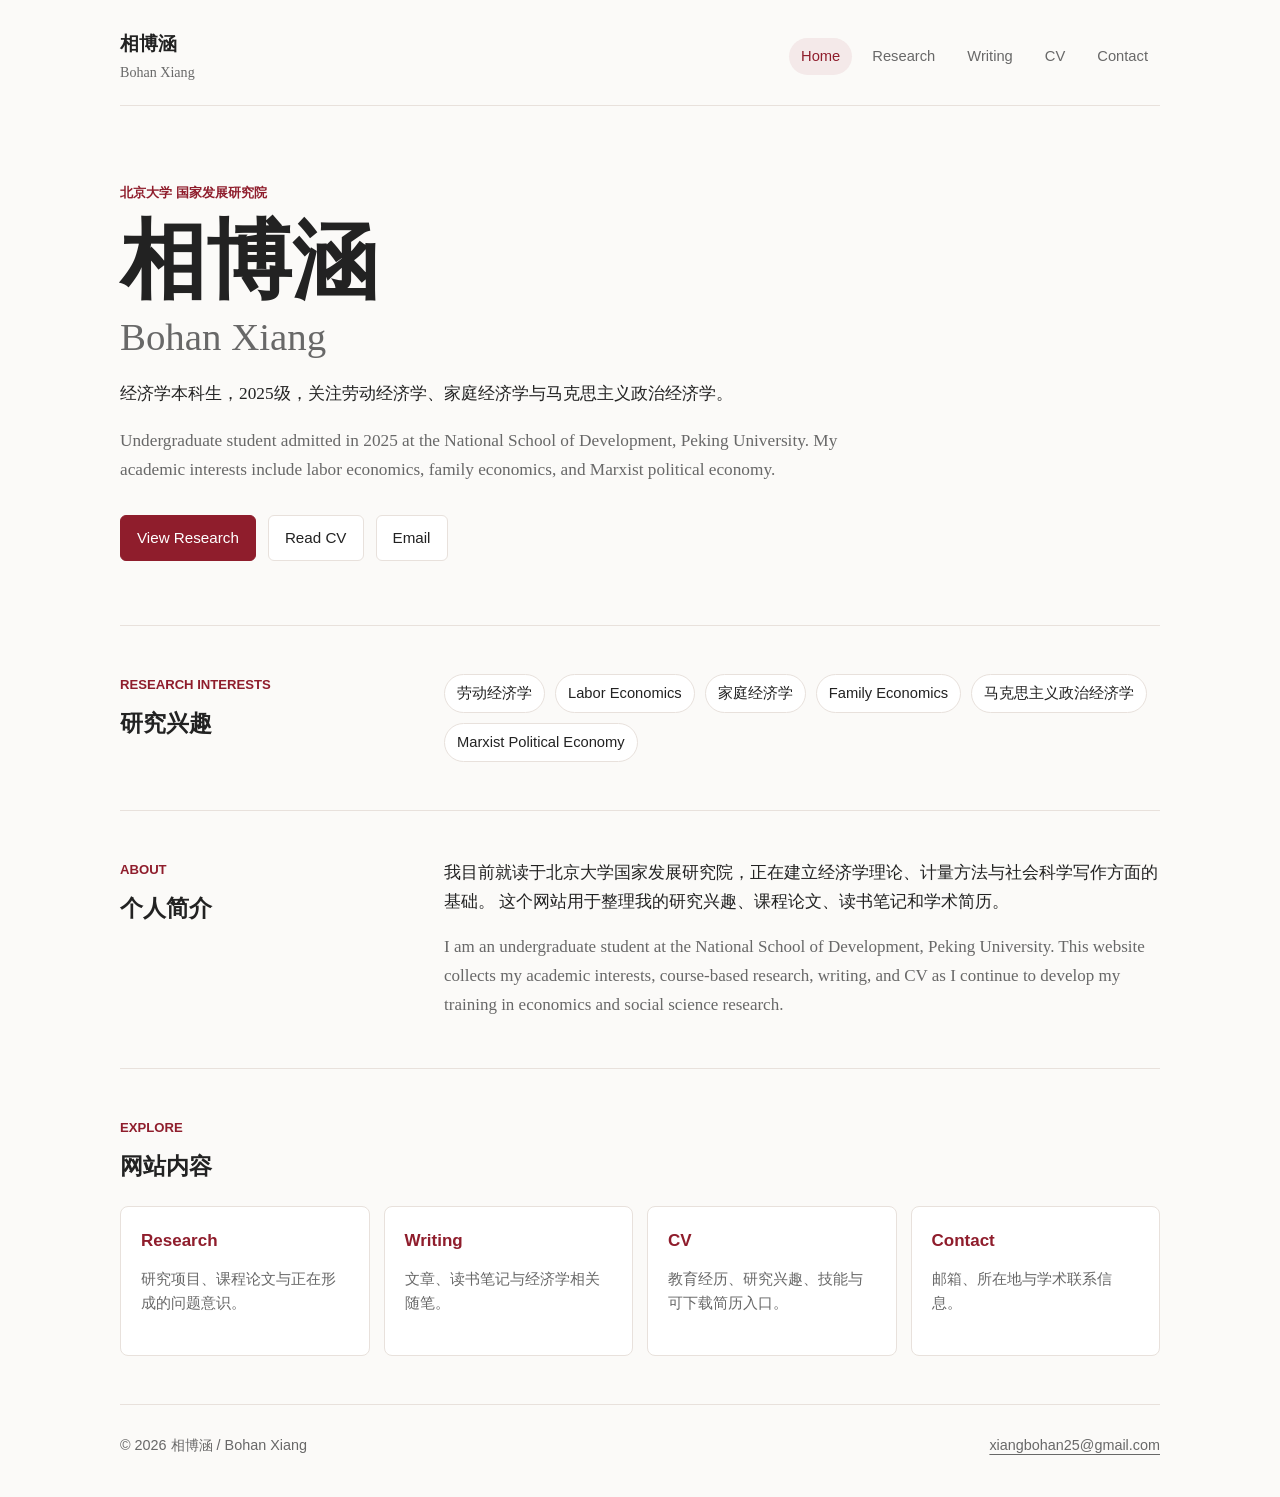
==== index.html @ b8d1554a "Add files via upload" ====
<!DOCTYPE html>
<html lang="zh-CN">
<head>
  <meta charset="utf-8">
  <meta name="viewport" content="width=device-width, initial-scale=1">
  <meta name="description" content="相博涵 Bohan Xiang 的个人学术网站，关注劳动经济学、家庭经济学与马克思主义政治经济学。">
  <title>相博涵 | Bohan Xiang</title>
  <link rel="stylesheet" href="style.css">
</head>
<body>
  <header class="site-header">
    <a class="brand" href="index.html">
      <span class="brand-cn">相博涵</span>
      <span class="brand-en">Bohan Xiang</span>
    </a>
    <nav class="site-nav" aria-label="Primary navigation">
      <a class="active" href="index.html">Home</a>
      <a href="research.html">Research</a>
      <a href="writing.html">Writing</a>
      <a href="cv.html">CV</a>
      <a href="contact.html">Contact</a>
    </nav>
  </header>

  <main>
    <section class="hero section">
      <div class="hero-kicker">北京大学 国家发展研究院</div>
      <h1>相博涵 <span>Bohan Xiang</span></h1>
      <p class="hero-lede">
        经济学本科生，2025级，关注劳动经济学、家庭经济学与马克思主义政治经济学。
      </p>
      <p class="hero-lede en">
        Undergraduate student admitted in 2025 at the National School of Development,
        Peking University. My academic interests include labor economics, family economics,
        and Marxist political economy.
      </p>
      <div class="hero-actions" aria-label="Quick links">
        <a class="button primary" href="research.html">View Research</a>
        <a class="button secondary" href="cv.html">Read CV</a>
        <a class="button secondary" href="mailto:xiangbohan25@gmail.com">Email</a>
      </div>
    </section>

    <section class="section two-column">
      <div>
        <p class="eyebrow">Research Interests</p>
        <h2>研究兴趣</h2>
      </div>
      <div class="tag-list">
        <span>劳动经济学</span>
        <span>Labor Economics</span>
        <span>家庭经济学</span>
        <span>Family Economics</span>
        <span>马克思主义政治经济学</span>
        <span>Marxist Political Economy</span>
      </div>
    </section>

    <section class="section two-column">
      <div>
        <p class="eyebrow">About</p>
        <h2>个人简介</h2>
      </div>
      <div class="prose">
        <p>
          我目前就读于北京大学国家发展研究院，正在建立经济学理论、计量方法与社会科学写作方面的基础。
          这个网站用于整理我的研究兴趣、课程论文、读书笔记和学术简历。
        </p>
        <p class="en">
          I am an undergraduate student at the National School of Development, Peking University.
          This website collects my academic interests, course-based research, writing, and CV as I
          continue to develop my training in economics and social science research.
        </p>
      </div>
    </section>

    <section class="section">
      <div class="section-heading">
        <p class="eyebrow">Explore</p>
        <h2>网站内容</h2>
      </div>
      <div class="link-grid">
        <a class="link-card" href="research.html">
          <span>Research</span>
          <p>研究项目、课程论文与正在形成的问题意识。</p>
        </a>
        <a class="link-card" href="writing.html">
          <span>Writing</span>
          <p>文章、读书笔记与经济学相关随笔。</p>
        </a>
        <a class="link-card" href="cv.html">
          <span>CV</span>
          <p>教育经历、研究兴趣、技能与可下载简历入口。</p>
        </a>
        <a class="link-card" href="contact.html">
          <span>Contact</span>
          <p>邮箱、所在地与学术联系信息。</p>
        </a>
      </div>
    </section>
  </main>

  <footer class="site-footer">
    <span>© 2026 相博涵 / Bohan Xiang</span>
    <a href="mailto:xiangbohan25@gmail.com">xiangbohan25@gmail.com</a>
  </footer>
</body>
</html>
---- style.css ----
:root {
  --bg: #fbfaf8;
  --paper: #ffffff;
  --ink: #222222;
  --muted: #686868;
  --line: #e8e1dc;
  --accent: #8f1d2c;
  --accent-soft: #f4e9e9;
  --max-width: 1040px;
}

* {
  box-sizing: border-box;
}

body {
  margin: 0;
  background: var(--bg);
  color: var(--ink);
  font-family: Georgia, "Times New Roman", "Noto Serif SC", "Songti SC", serif;
  font-size: 17px;
  line-height: 1.7;
}

a {
  color: inherit;
  text-decoration: none;
}

code {
  border: 1px solid var(--line);
  border-radius: 4px;
  background: var(--paper);
  padding: 0.05rem 0.3rem;
  font-family: "SFMono-Regular", Consolas, monospace;
  font-size: 0.9em;
}

.site-header {
  width: min(var(--max-width), calc(100% - 32px));
  margin: 0 auto;
  padding: 28px 0 20px;
  display: flex;
  align-items: center;
  justify-content: space-between;
  gap: 24px;
  border-bottom: 1px solid var(--line);
}

.brand {
  display: grid;
  gap: 0;
}

.brand-cn {
  font-size: 1.2rem;
  font-weight: 700;
}

.brand-en {
  color: var(--muted);
  font-size: 0.88rem;
  letter-spacing: 0;
}

.site-nav {
  display: flex;
  flex-wrap: wrap;
  align-items: center;
  justify-content: flex-end;
  gap: 8px;
  font-family: Arial, "Noto Sans SC", sans-serif;
  font-size: 0.92rem;
}

.site-nav a {
  border-radius: 999px;
  color: var(--muted);
  padding: 6px 12px;
}

.site-nav a:hover,
.site-nav a.active {
  background: var(--accent-soft);
  color: var(--accent);
}

main {
  width: min(var(--max-width), calc(100% - 32px));
  margin: 0 auto;
}

.section {
  padding: 48px 0;
  border-bottom: 1px solid var(--line);
}

.hero {
  padding-top: 76px;
  padding-bottom: 64px;
}

.hero-kicker,
.eyebrow {
  color: var(--accent);
  font-family: Arial, "Noto Sans SC", sans-serif;
  font-size: 0.82rem;
  font-weight: 700;
  letter-spacing: 0;
  margin: 0 0 12px;
  text-transform: uppercase;
}

h1,
h2,
h3,
p {
  margin-top: 0;
}

h1 {
  font-size: clamp(2.6rem, 7vw, 5.4rem);
  line-height: 1.05;
  margin-bottom: 22px;
  max-width: 900px;
}

h1 span {
  color: var(--muted);
  display: block;
  font-size: 0.45em;
  font-weight: 400;
  margin-top: 10px;
}

h2 {
  font-size: 1.45rem;
  line-height: 1.3;
  margin-bottom: 12px;
}

.hero-lede,
.page-title p {
  max-width: 760px;
  font-size: 1.08rem;
}

.en {
  color: var(--muted);
}

.hero-actions {
  display: flex;
  flex-wrap: wrap;
  gap: 12px;
  margin-top: 30px;
}

.button {
  align-items: center;
  border: 1px solid var(--line);
  border-radius: 6px;
  display: inline-flex;
  font-family: Arial, "Noto Sans SC", sans-serif;
  font-size: 0.95rem;
  min-height: 42px;
  padding: 9px 16px;
}

.button.primary {
  background: var(--accent);
  border-color: var(--accent);
  color: #ffffff;
}

.button.secondary {
  background: var(--paper);
  color: var(--ink);
}

.button:hover {
  transform: translateY(-1px);
}

.two-column {
  display: grid;
  grid-template-columns: minmax(180px, 280px) 1fr;
  gap: 44px;
}

.tag-list {
  display: flex;
  flex-wrap: wrap;
  gap: 10px;
}

.tag-list span {
  background: var(--paper);
  border: 1px solid var(--line);
  border-radius: 999px;
  color: var(--ink);
  font-family: Arial, "Noto Sans SC", sans-serif;
  font-size: 0.92rem;
  padding: 6px 12px;
}

.prose p:last-child,
.page-title p:last-child,
.item-body p:last-child,
.cv-section p:last-child {
  margin-bottom: 0;
}

.section-heading {
  margin-bottom: 24px;
}

.link-grid {
  display: grid;
  grid-template-columns: repeat(4, 1fr);
  gap: 14px;
}

.link-card {
  background: var(--paper);
  border: 1px solid var(--line);
  border-radius: 8px;
  min-height: 150px;
  padding: 20px;
}

.link-card:hover {
  border-color: #d3b4b9;
}

.link-card span {
  color: var(--accent);
  display: block;
  font-family: Arial, "Noto Sans SC", sans-serif;
  font-weight: 700;
  margin-bottom: 12px;
}

.link-card p {
  color: var(--muted);
  font-size: 0.95rem;
  line-height: 1.55;
  margin-bottom: 0;
}

.page-title {
  padding-top: 68px;
}

.page-title h1 {
  font-size: clamp(2.3rem, 5vw, 4rem);
}

.item-list {
  display: grid;
  gap: 0;
}

.item {
  display: grid;
  grid-template-columns: minmax(180px, 260px) 1fr;
  gap: 36px;
  padding: 28px 0;
  border-top: 1px solid var(--line);
}

.item:first-child {
  border-top: 0;
  padding-top: 0;
}

.item-meta {
  color: var(--muted);
  font-family: Arial, "Noto Sans SC", sans-serif;
  font-size: 0.9rem;
}

.item-body h2 {
  margin-bottom: 10px;
}

.cv-grid {
  display: grid;
  gap: 28px;
}

.cv-section {
  background: var(--paper);
  border: 1px solid var(--line);
  border-radius: 8px;
  padding: 24px;
}

.cv-section ul {
  margin: 0;
  padding-left: 1.2rem;
}

.cv-entry {
  display: flex;
  justify-content: space-between;
  gap: 20px;
}

.cv-entry span {
  color: var(--muted);
  font-family: Arial, "Noto Sans SC", sans-serif;
  white-space: nowrap;
}

.contact-panel {
  background: var(--paper);
  border: 1px solid var(--line);
  border-radius: 8px;
  margin-top: 40px;
  padding: 8px 28px;
}

.contact-row {
  display: grid;
  grid-template-columns: 160px 1fr;
  gap: 24px;
  padding: 22px 0;
  border-top: 1px solid var(--line);
}

.contact-row:first-child {
  border-top: 0;
}

.contact-row span {
  color: var(--accent);
  font-family: Arial, "Noto Sans SC", sans-serif;
  font-weight: 700;
}

.contact-row a {
  text-decoration: underline;
  text-decoration-color: #d3b4b9;
  text-underline-offset: 4px;
}

.contact-row p {
  margin-bottom: 0;
}

.site-footer {
  width: min(var(--max-width), calc(100% - 32px));
  margin: 0 auto;
  padding: 28px 0 40px;
  display: flex;
  flex-wrap: wrap;
  justify-content: space-between;
  gap: 12px;
  color: var(--muted);
  font-family: Arial, "Noto Sans SC", sans-serif;
  font-size: 0.9rem;
}

.site-footer a {
  text-decoration: underline;
  text-underline-offset: 4px;
}

@media (max-width: 760px) {
  body {
    font-size: 16px;
  }

  .site-header {
    align-items: flex-start;
    flex-direction: column;
    gap: 16px;
    padding-top: 22px;
  }

  .site-nav {
    justify-content: flex-start;
  }

  .site-nav a {
    padding: 5px 10px;
  }

  .hero {
    padding-top: 52px;
  }

  .section {
    padding: 38px 0;
  }

  .two-column,
  .item,
  .contact-row {
    grid-template-columns: 1fr;
    gap: 14px;
  }

  .link-grid {
    grid-template-columns: 1fr;
  }

  .link-card {
    min-height: auto;
  }

  .cv-entry {
    flex-direction: column;
    gap: 8px;
  }

  .contact-panel {
    padding: 4px 18px;
  }
}

@media (min-width: 761px) and (max-width: 980px) {
  .link-grid {
    grid-template-columns: repeat(2, 1fr);
  }
}
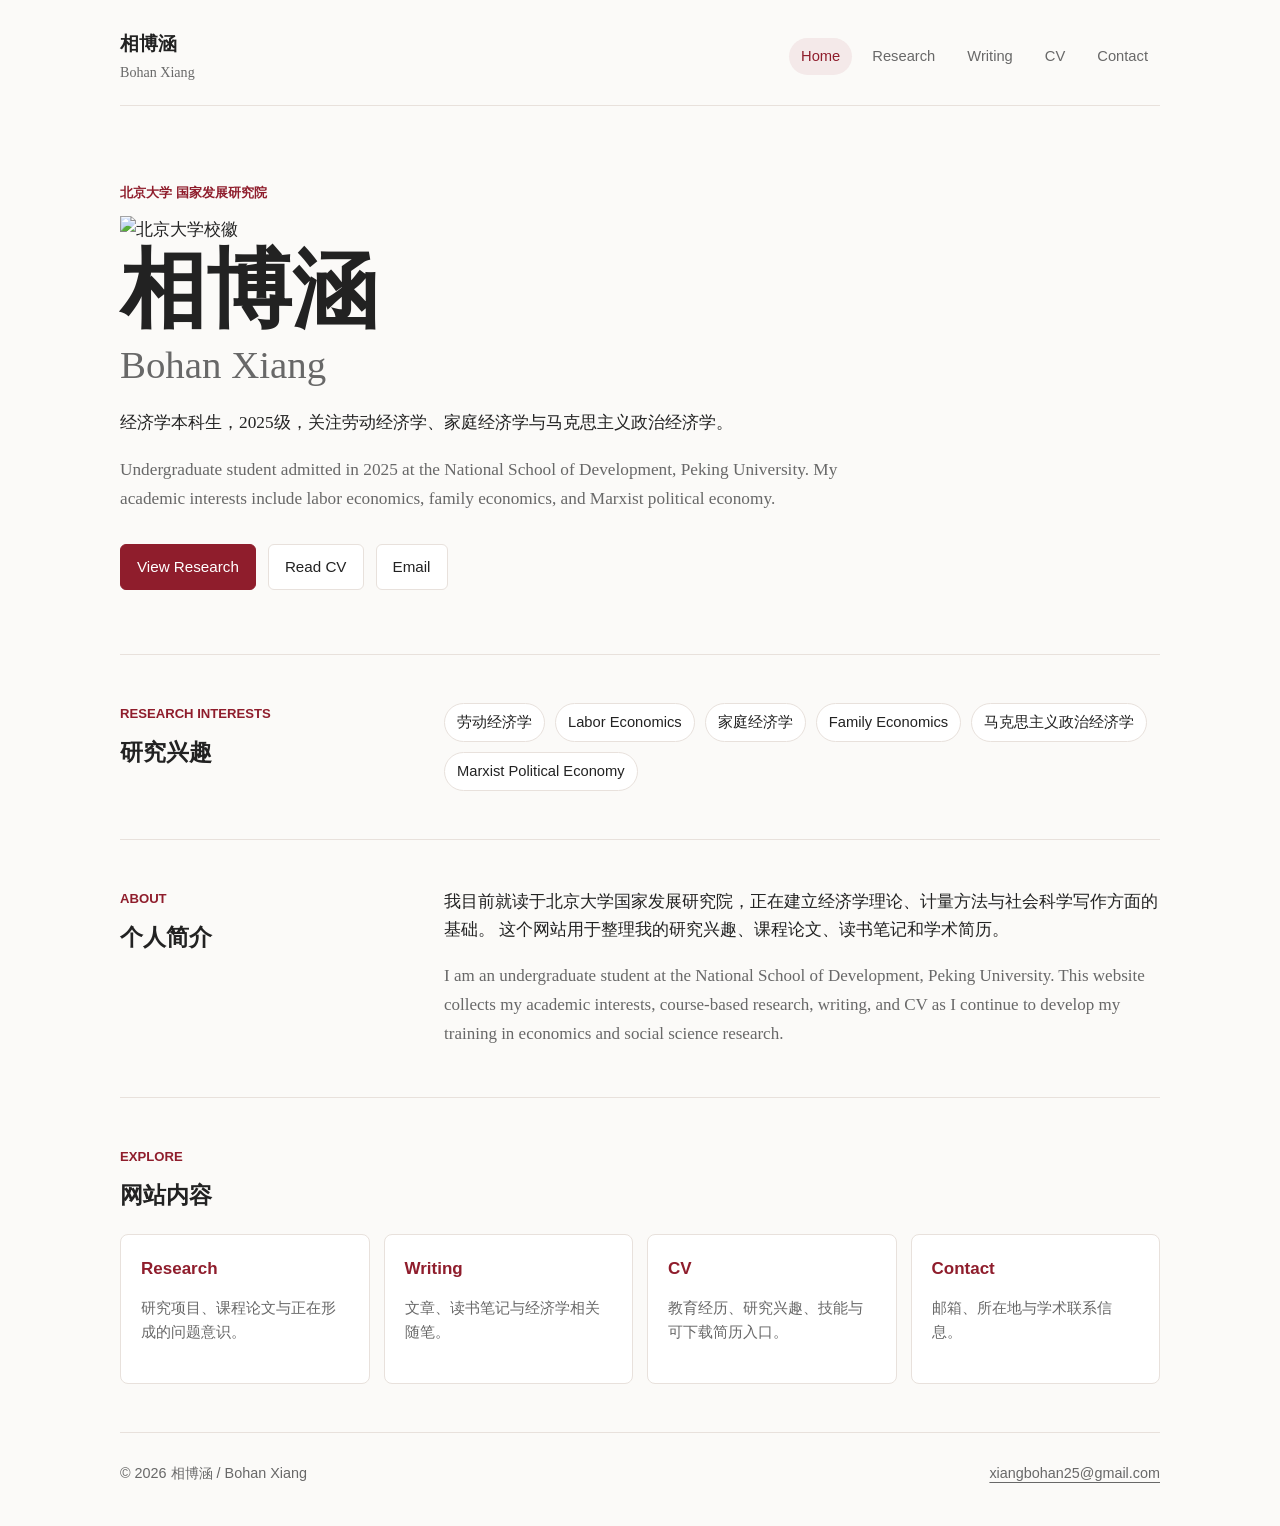
==== commit 0dd895be: "Initialize static academic website" ====
--- a/index.html
+++ b/index.html
@@ -24,20 +24,27 @@
 
   <main>
     <section class="hero section">
-      <div class="hero-kicker">北京大学 国家发展研究院</div>
-      <h1>相博涵 <span>Bohan Xiang</span></h1>
-      <p class="hero-lede">
-        经济学本科生，2025级，关注劳动经济学、家庭经济学与马克思主义政治经济学。
-      </p>
-      <p class="hero-lede en">
-        Undergraduate student admitted in 2025 at the National School of Development,
-        Peking University. My academic interests include labor economics, family economics,
-        and Marxist political economy.
-      </p>
-      <div class="hero-actions" aria-label="Quick links">
-        <a class="button primary" href="research.html">View Research</a>
-        <a class="button secondary" href="cv.html">Read CV</a>
-        <a class="button secondary" href="mailto:xiangbohan25@gmail.com">Email</a>
+      <div class="hero-layout">
+        <div class="hero-copy">
+          <div class="hero-kicker">北京大学 国家发展研究院</div>
+          <div class="name-lockup">
+            <img src="https://upload.wikimedia.org/wikipedia/commons/f/f4/Peking_University_seal.svg" alt="北京大学校徽">
+            <h1>相博涵 <span>Bohan Xiang</span></h1>
+          </div>
+          <p class="hero-lede">
+            经济学本科生，2025级，关注劳动经济学、家庭经济学与马克思主义政治经济学。
+          </p>
+          <p class="hero-lede en">
+            Undergraduate student admitted in 2025 at the National School of Development,
+            Peking University. My academic interests include labor economics, family economics,
+            and Marxist political economy.
+          </p>
+          <div class="hero-actions" aria-label="Quick links">
+            <a class="button primary" href="research.html">View Research</a>
+            <a class="button secondary" href="cv.html">Read CV</a>
+            <a class="button secondary" href="mailto:xiangbohan25@gmail.com">Email</a>
+          </div>
+        </div>
       </div>
     </section>
 
